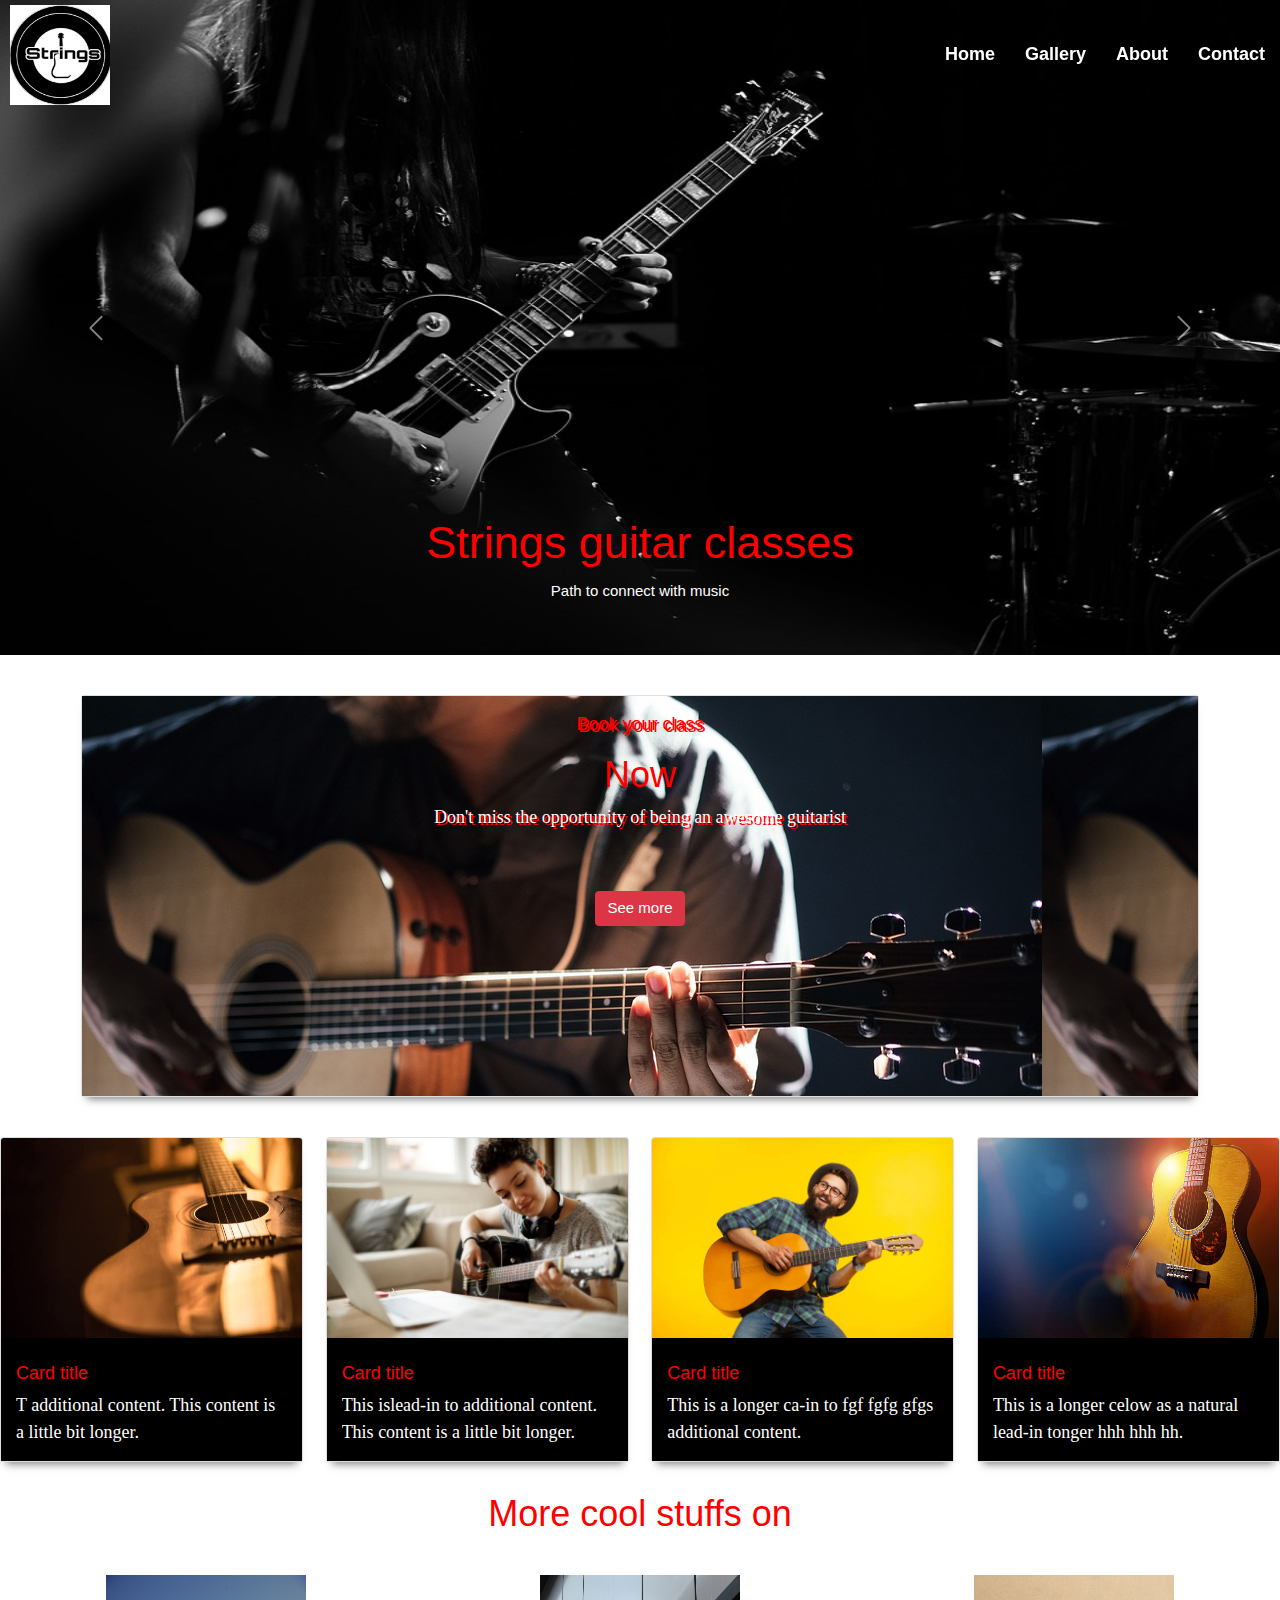
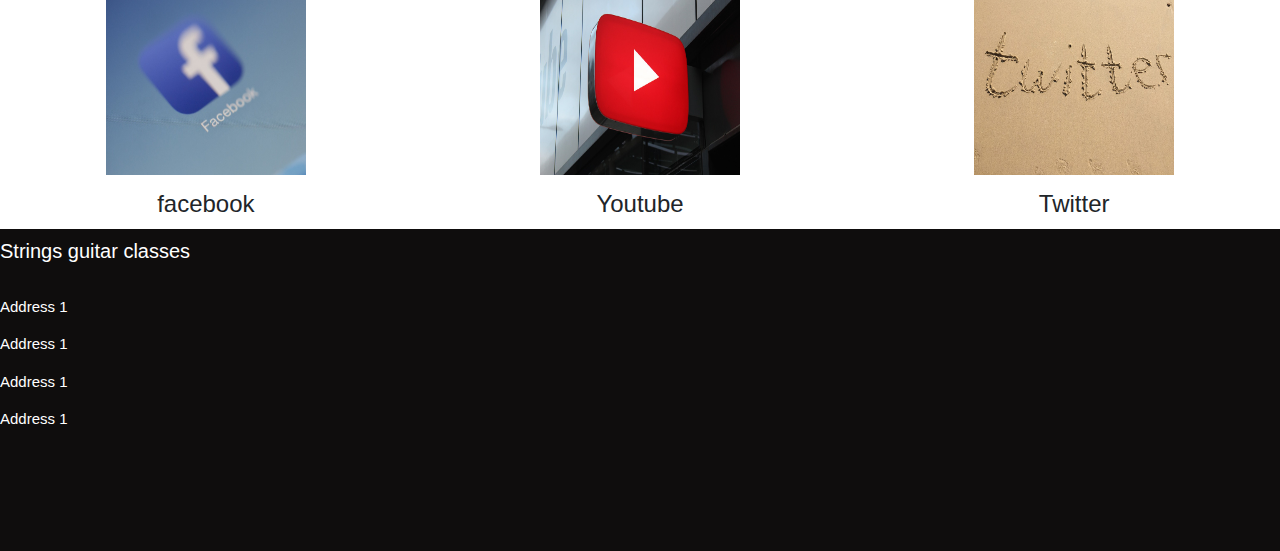
==== index.html @ bdb3e757 "Add files via upload" ====
<!DOCTYPE html>
<html lang="en">

<head>
    <meta charset="UTF-8">
    <meta http-equiv="X-UA-Compatible" content="IE=edge">
    <meta name="viewport" content="width=device-width, initial-scale=1.0">
    <title> Strings guitar classes</title>
    <link rel="stylesheet" href="css/bootstrap.css">
    <link rel="stylesheet" href="style.css">
    <link rel="stylesheet" href="https://www.w3schools.com/w3css/4/w3.css">
</head>

<body>
    <!-----------------------nav bar-------------------------------->
    <section class="nav">

        <nav class="navbar navbar-dark navbar-expand-lg fixed-top" style="padding-top: 0px;">
            <div class="navbar-brand">
                <img src="images/logo.png" alt="" height="100px" width="100px" style="background-color:aliceblue;">
            </div>

            <button class="navbar-toggler" type="button" data-bs-toggle="collapse"
                data-bs-target="#navbarSupportedContent" aria-controls="navbarSupportedContent" aria-expanded="false"
                aria-label="Toggle navigation">
                <span class="navbar-toggler-icon"></span>
            </button>

            <div class="collapse navbar-collapse justify-content-end" id="navbarSupportedContent">
                <ul class="nav  ">
                    <li class="nav-item">
                        <a class="nav-link active" aria-current="page" href="#"
                            style="color:white; font-size: large; font-weight:600;">Home</a>
                    </li>
                    <li class="nav-item">
                        <a class="nav-link" href="gallery.html"
                            style="color:white;font-size: large; font-weight:600;">Gallery</a>
                    </li>
                    <li class="nav-item">
                        <a class="nav-link" href="#" style="color:white;font-size: large; font-weight:600;">About</a>
                    </li>
                    <li class="nav-item">
                        <a class="nav-link" href="#" style="color:white;font-size: large; font-weight:600;">Contact</a>
                    </li>

                </ul>
            </div>
        </nav>
        </div>
    </section>
    <!----------------------------------carousel-------------------------->

    <section class="carousel ">
        <div id="carouselExampleFade" class="carousel slide carousel-fade" data-bs-ride="carousel">
            <div class="carousel-inner">
                <div class="carousel-item active" data-bs-interval="5000">
                    <img src="images/slider1.jpg" class="d-block w-100" alt="..." height="655px" width="600px">
                    <div class="carousel-caption">
                        <div class="w3-container w3-center w3-animate-right">
                            <h1 style="font-size: 3rem;color: red; font-family:Verdana, Geneva, Tahoma, sans-serif; ">
                                Strings guitar classes</h1>
                            <p style="font-family:Verdana, Geneva, Tahoma, sans-serif;">Path to connect with music</p>
                        </div>
                    </div>
                </div>
                <div class="carousel-item" data-bs-interval="3000">
                    <img src="images/slider2.jpg" class="d-block w-100" alt="..." height="655px">
                    <div class="carousel-caption">
                        <h1 style="font-size: 3rem;color: red; font-family:Verdana, Geneva, Tahoma, sans-serif; ">
                            Strings guitar classes</h1>
                        <p style="font-family:Verdana, Geneva, Tahoma, sans-serif;">Path to connect with music</p>
                    </div>
                </div>
                <div class=" carousel-item" data-bs-interval="3000">
                    <img src="images/slider3.jpg" class="d-block w-100" alt="..." height="655px">
                    <div class="carousel-caption">
                        <h1 style="font-size: 3rem;color: red; font-family:Verdana, Geneva, Tahoma, sans-serif; ">
                            Strings guitar classes</h1>
                        <p style="font-family:Verdana, Geneva, Tahoma, sans-serif;">Path to connect with music</p>
                    </div>
                </div>
            </div>
            <button class="carousel-control-prev" type="button" data-bs-target="#carouselExampleInterval"
                data-bs-slide="prev">
                <span class="carousel-control-prev-icon" aria-hidden="true"></span>
                <span class="visually-hidden">Previous</span>
            </button>
            <button class="carousel-control-next" type="button" data-bs-target="#carouselExampleInterval"
                data-bs-slide="next">
                <span class="carousel-control-next-icon" aria-hidden="true"></span>
                <span class="visually-hidden">Next</span>
            </button>
        </div>
    </section>
    <!---------------------------------demosection--------------------------->

    <section class="demo" style="padding-top: 40px; padding-bottom: 40px;">
        <div class="container">

            <div class="card text-center">

                <div class="card-body">
                    <p style="font-family: Verdana, Geneva, Tahoma, sans-serif;">Book your class</p>
                    <h1 class="card-title">Now</h1>
                    <p class="card-text">Don't miss the opportunity of being an awesome guitarist </p>
                    <br><br> <a href="#" class="btn btn-danger">See more</a>
                </div>

            </div>
        </div>
    </section>


    <!--------------------------images card-->
    <section class="img-card">
        <div class="container-fluid">
            <div class="row row-cols-1 row-cols-md-2 g-4">
                <div class="col-lg-3 col-md-6">
                    <div class="card">
                        <img src="images/cardimg1.jpg" class="card-img-top" alt="...">
                        <div class="card-body">
                            <h5 class="card-title">Card title</h5>
                            <p class="card-text">T
                                additional
                                content. This content is a little bit longer.</p>
                        </div>
                    </div>
                </div>
                <div class="col-lg-3 col-md-6">
                    <div class="card">
                        <img src="images/cardimg2.jpg" class="card-img-top" alt="...">
                        <div class="card-body">
                            <h5 class="card-title">Card title</h5>
                            <p class="card-text">This islead-in to
                                additional
                                content. This content is a little bit longer.</p>
                        </div>
                    </div>
                </div>
                <div class="col-lg-3 col-md-6">
                    <div class="card">
                        <img src="images/cardimg3.jpg" class="card-img-top" alt="...">
                        <div class="card-body">
                            <h5 class="card-title">Card title</h5>
                            <p class="card-text">This is a longer ca-in to fgf fgfg gfgs
                                additional
                                content.</p>
                        </div>
                    </div>
                </div>
                <div class="col-lg-3 col-md-6">
                    <div class="card">
                        <img src="images/cardimg4.jpg" class="card-img-top" alt="...">
                        <div class="card-body">
                            <h5 class="card-title">Card title</h5>
                            <p class="card-text">This is a longer celow as a natural lead-in tonger hhh hhh hh.</p>
                        </div>
                    </div>
                </div>
            </div>
        </div>
    </section>
    <!-------------------------Media--------------------------------->
    <section class="media">
        <div class="container-fluid">
            <h1 style="text-align: center; padding-bottom: 30px;padding-top: 20px;color: red;">More cool stuffs on</h1>
            <div class="row">
                <div class="col-lg-4 col-md-4">
                    <p class="mediaimg"><a href=""><img src="images/fb.jpg" class="fb" alt="" width="200px"
                                height="200px"></a></p>
                    <h3 style="text-align: center;">facebook</h3>
                </div>
                <div class="col-lg-4 col-md-4">
                    <p class="mediaimg"> <a href=""> <img src="images/yt.jpg" class="yt" alt="" width="200px"
                                height="200px"></a></p>
                    <h3 style="text-align: center;">Youtube</h3>
                </div>
                <div class="col-lg-4 col-md-4">
                    <p class="mediaimg"><a href=""><img src="images/tw.jpg" class="tw" alt="" width="200px"
                                height="200px"></a></p>
                    <h3 style="text-align: center;">Twitter</h3>
                </div>

            </div>
        </div>

    </section>


    <!------------------------------------Footer----------------------->
    <section class="footer">

        <div class="row">
            <div class="col-lg-6 col-md-6">

                <h4 style="color: white;">Strings guitar classes</h4>
                <br>
                <p style="color: white;">Address 1</p>
                <p style="color: white;">Address 1</p>
                <p style="color: white;">Address 1</p>
                <p style="color: white;">Address 1</p>

            </div>
            <div class="col-lg-6 col-md-6">
                <p><iframe class="map"
                        src="https://www.google.com/maps/embed?pb=!1m18!1m12!1m3!1d3737.95470412347!2d82.92155341439822!3d20.46705351209301!2m3!1f0!2f0!3f0!3m2!1i1024!2i768!4f13.1!3m3!1m2!1s0x3a244d5b08963d4b%3A0x3b3104241482ac4a!2sStrings_guitar_classes!5e0!3m2!1sen!2sin!4v1616775790434!5m2!1sen!2sin"
                        height="300px" width="400px" style="border:0; padding-top: 20px;" allowfullscreen=""
                        loading="lazy"></iframe>
                </p>
            </div>


        </div>

    </section>

    <script src="js/bootstrap.js"></script>
</body>

</html>
---- style.css ----
.container-fluid{
    margin: 0%;
    padding: 0px;

}
.navbar-brand{
    padding-left: 10px;
}
.nav-item{
    font-size: 400px;
}

.demo{
    background-color:white;
    
}
.card{
box-shadow: 0px 8px 8px -6px rgba(0,0,0,.5);
}
.card-header{
    font-family: cursive;
    font-size: medium;
    color: red;
}
.demo p{
text-shadow: 2px 2px red;
}
.card-body p {
    font-family: cursive;
     font-size: large;
    color: red;
}
.demo .card-body{
     height: 400px;
 background-image: url("images/slider2.jpg"); 
background-image:-webkit-linear-gradient();
}
.img-card .card-body{
    background-color: black;
}

.card-img-top{
    size:inherit;
     height: 200px;
}
.card-body .card-text {
    overflow:auto;
    color: white;
   
}
.card-body .card-title{
    color:red;
}
.container-fluid {
  width: 100%;
  margin: 0px;
  padding: 0px;
}
.footer{


    background-color: #0f0d0d;
}
.mediaimg{
    text-align: center;
}
.address{
    color: white;
}
.carousel {
    margin-top: 0px !important; 
}
.demo h1 p{
font-family: Verdana, Geneva, Tahoma, sans-serif;
}
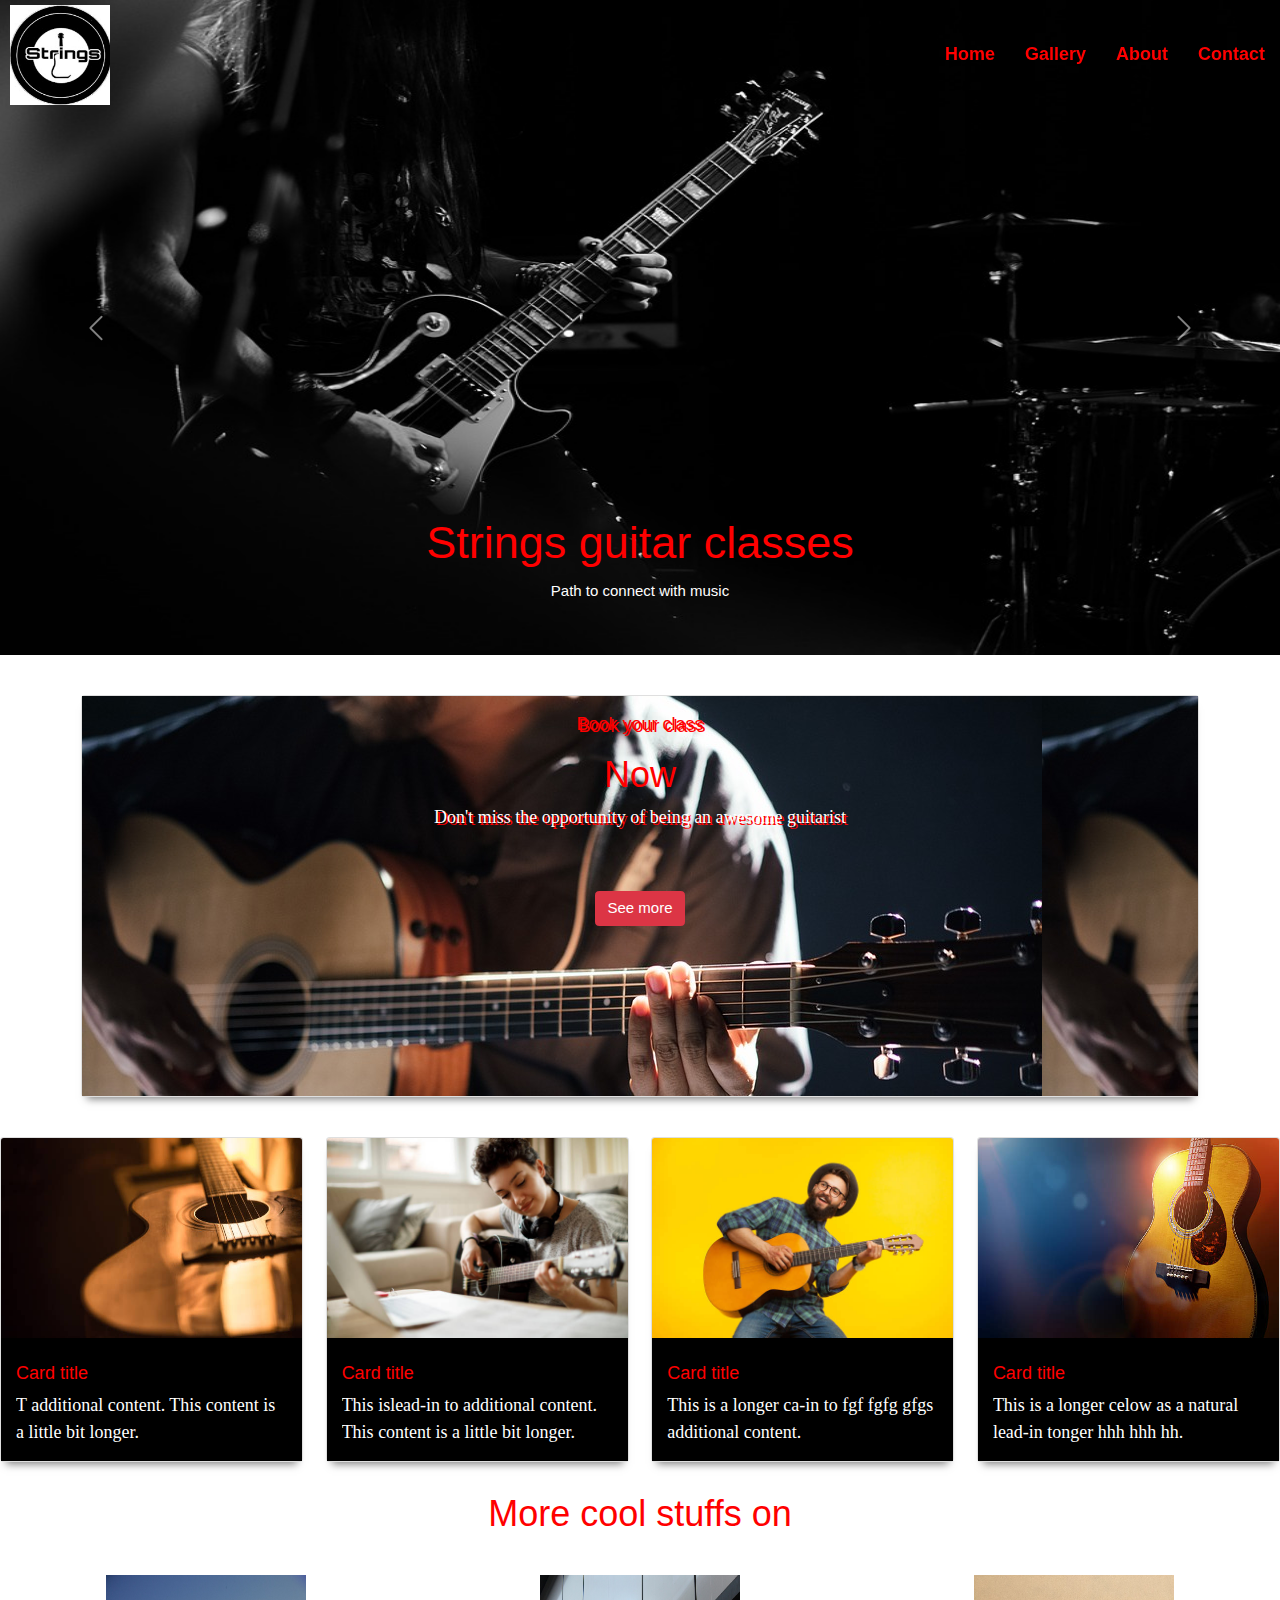
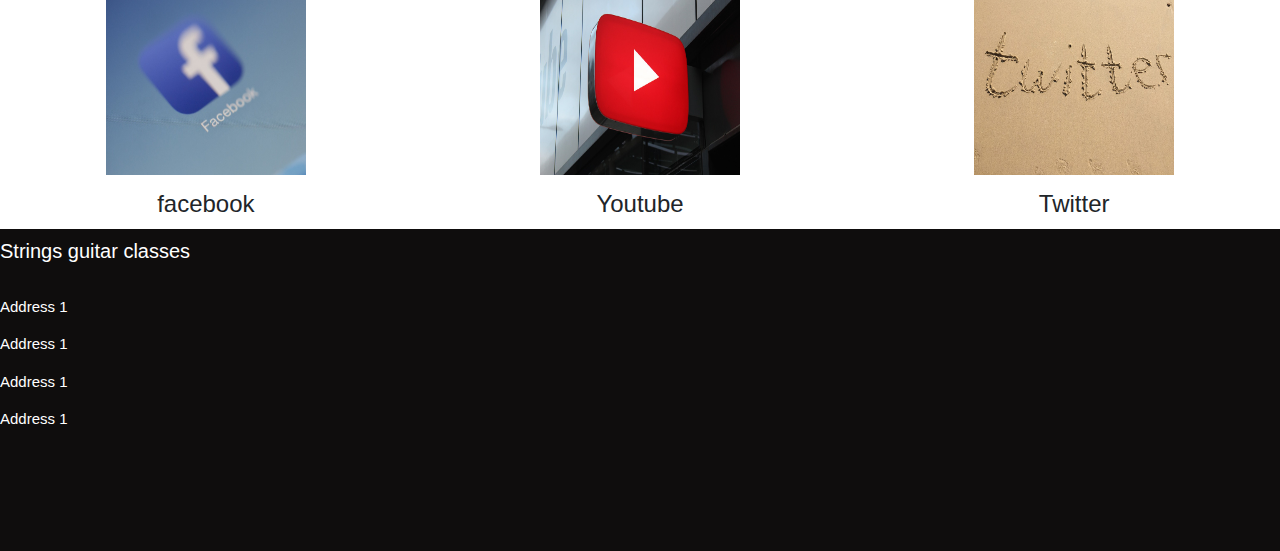
==== commit cfc75263: "Add files via upload" ====
--- a/index.html
+++ b/index.html
@@ -30,17 +30,18 @@
                 <ul class="nav  ">
                     <li class="nav-item">
                         <a class="nav-link active" aria-current="page" href="#"
-                            style="color:white; font-size: large; font-weight:600;">Home</a>
+                            style="color:red; font-size: large; font-weight:600;">Home</a>
                     </li>
                     <li class="nav-item">
                         <a class="nav-link" href="gallery.html"
-                            style="color:white;font-size: large; font-weight:600;">Gallery</a>
-                    </li>
-                    <li class="nav-item">
-                        <a class="nav-link" href="#" style="color:white;font-size: large; font-weight:600;">About</a>
-                    </li>
-                    <li class="nav-item">
-                        <a class="nav-link" href="#" style="color:white;font-size: large; font-weight:600;">Contact</a>
+                            style="color:red;font-size: large; font-weight:600;">Gallery</a>
+                    </li>
+                    <li class="nav-item">
+                        <a class="nav-link" href="about.html"
+                            style="color:red;font-size: large; font-weight:600;">About</a>
+                    </li>
+                    <li class="nav-item">
+                        <a class="nav-link" href="#" style="color:red;font-size: large; font-weight:600;">Contact</a>
                     </li>
 
                 </ul>
--- a/style.css
+++ b/style.css
@@ -58,9 +58,7 @@
   padding: 0px;
 }
 .footer{
-
-
-    background-color: #0f0d0d;
+  background-color: #0f0d0d;
 }
 .mediaimg{
     text-align: center;
